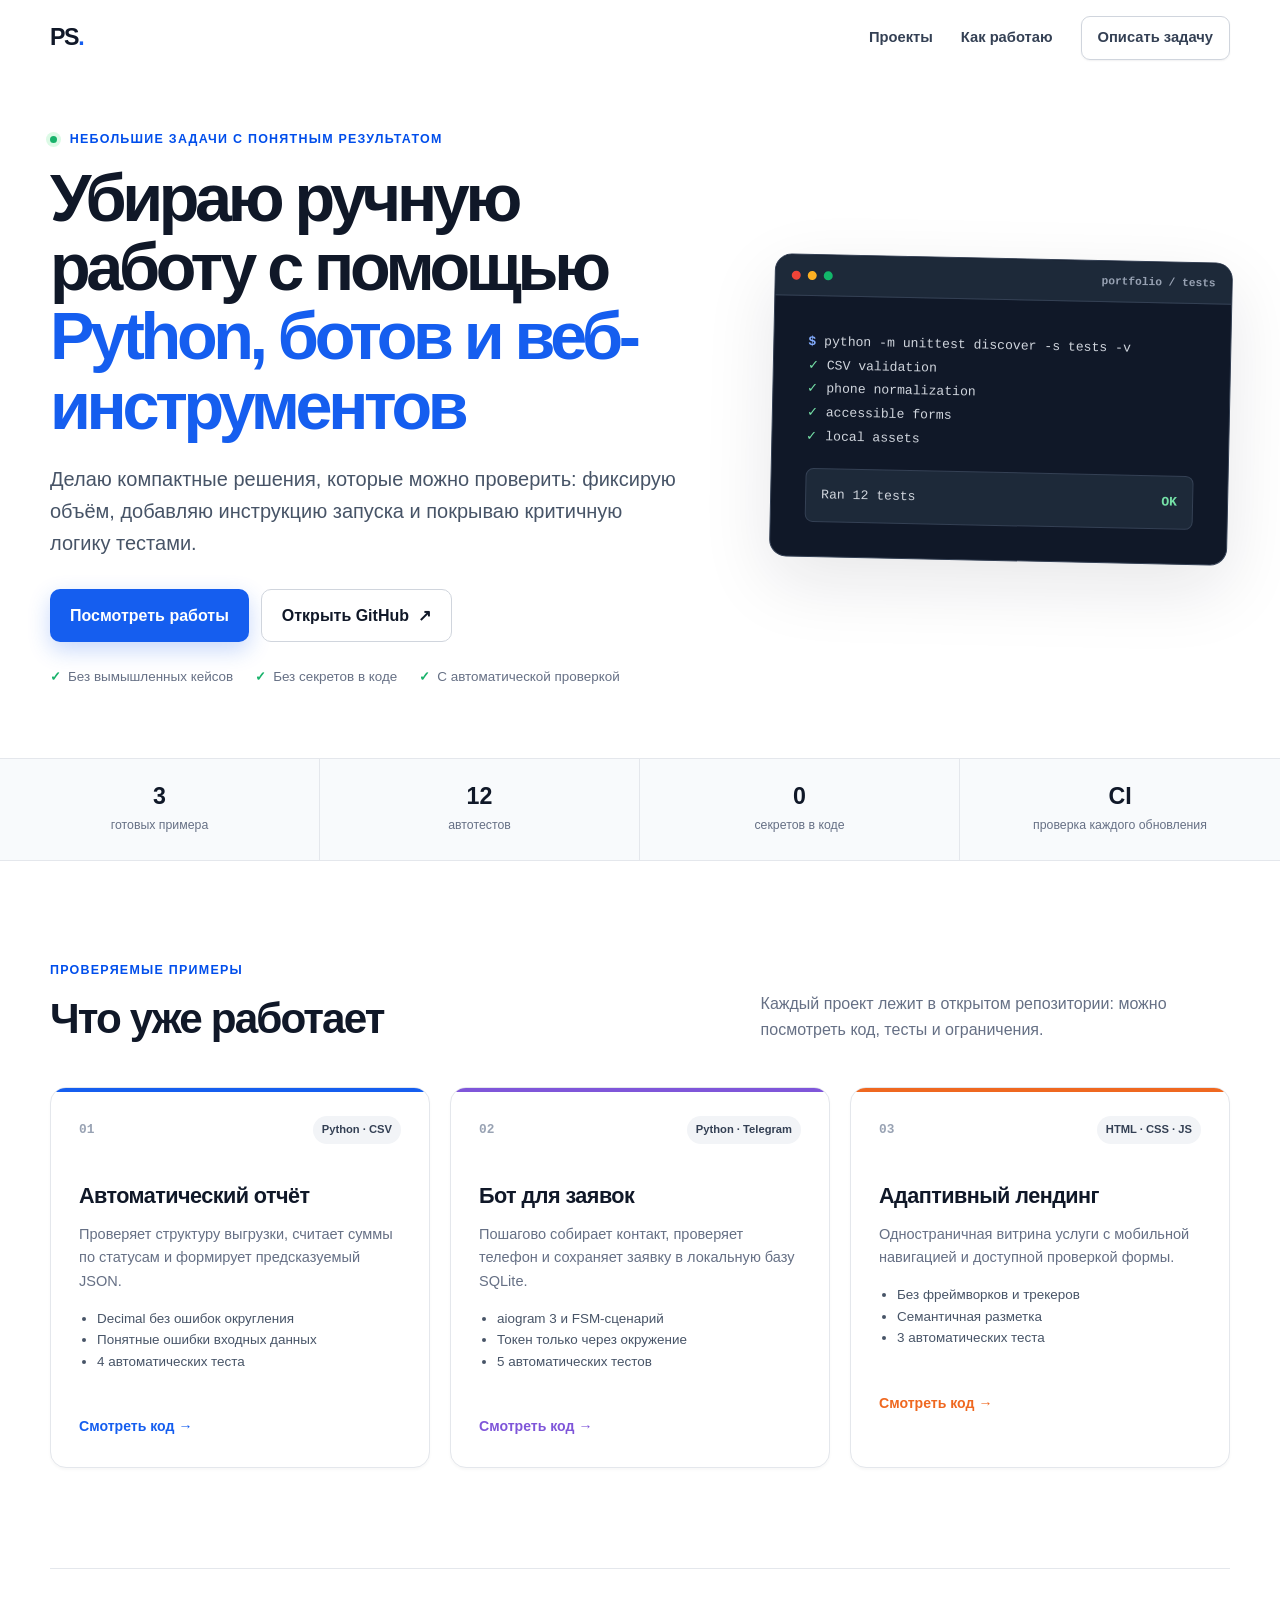
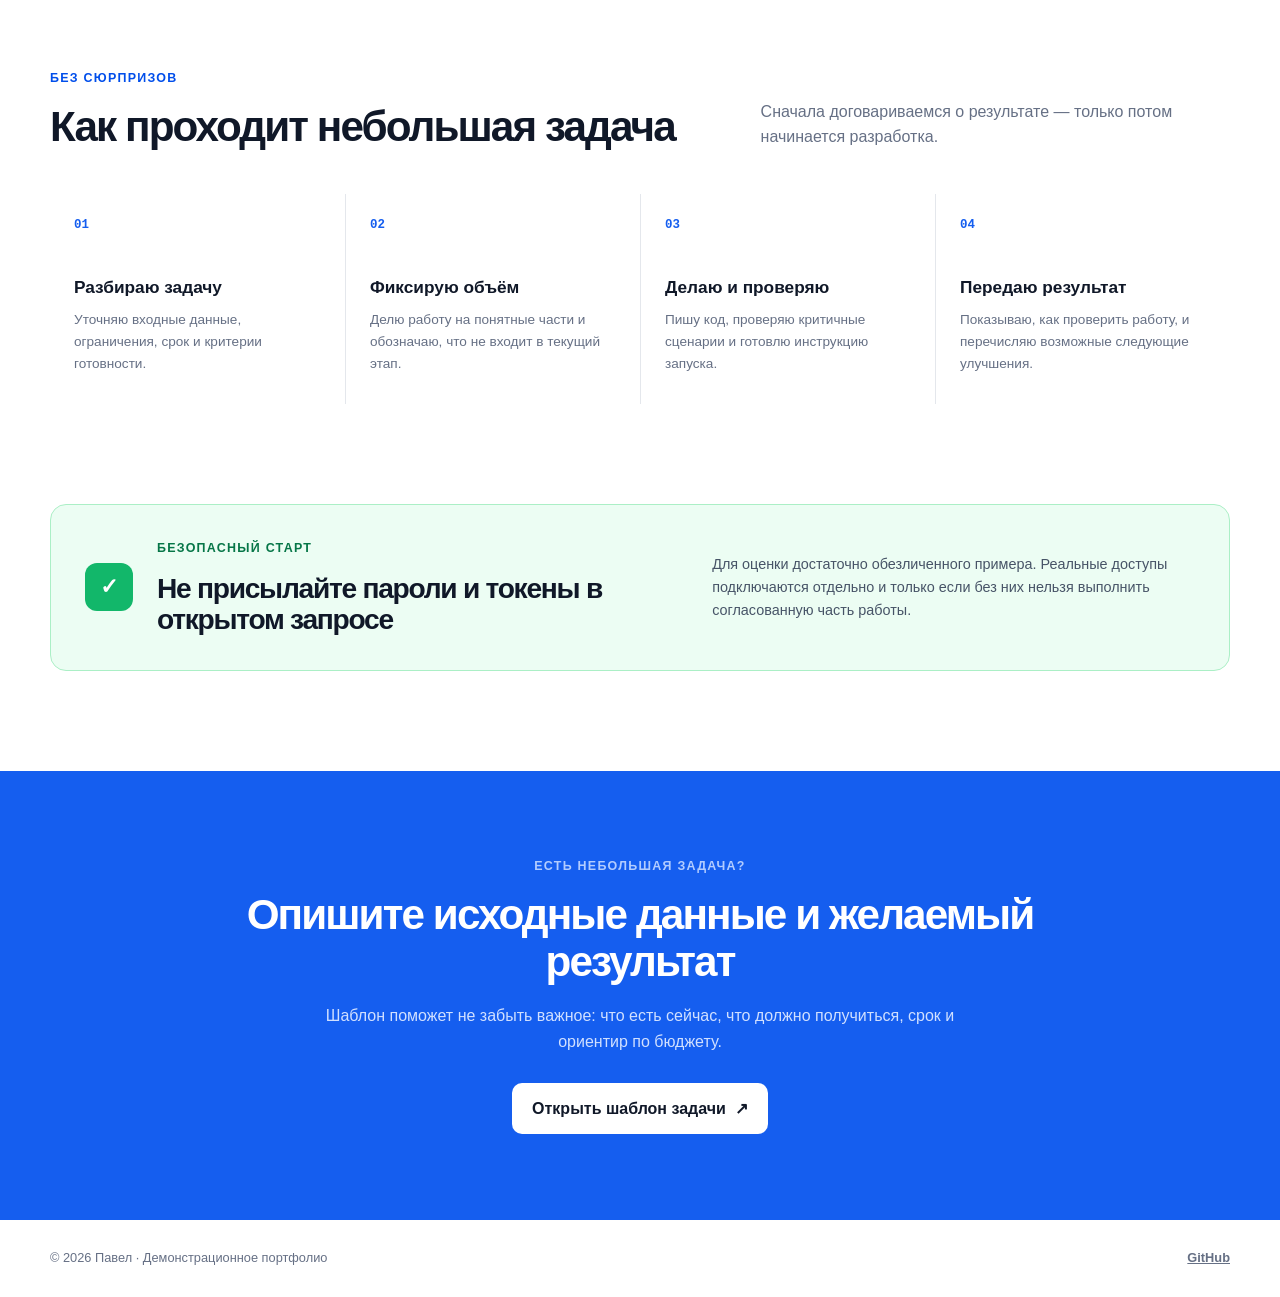
==== docs/index.html @ c228936c "Improve portfolio site, documentation, and quality checks" ====
<!doctype html>
<html lang="ru">
<head>
  <meta charset="utf-8">
  <meta name="viewport" content="width=device-width, initial-scale=1">
  <meta name="description" content="Портфолио: Python-автоматизация, Telegram-боты и адаптивные веб-страницы.">
  <meta name="theme-color" content="#101828">
  <title>Павел — автоматизация, Telegram-боты и веб</title>
  <link rel="stylesheet" href="styles.css">
</head>
<body>
  <a class="skip-link" href="#projects">Перейти к проектам</a>
  <header class="topbar">
    <a class="brand" href="#top" aria-label="В начало">PS<span>.</span></a>
    <nav aria-label="Основная навигация">
      <a href="#projects">Проекты</a>
      <a href="#process">Как работаю</a>
      <a class="nav-cta" href="https://github.com/smolaps01-hash/developer-portfolio/issues/new?template=project_request.yml">Описать задачу</a>
    </nav>
  </header>

  <main id="top">
    <section class="hero" aria-labelledby="hero-title">
      <div class="hero-copy">
        <p class="eyebrow"><span aria-hidden="true"></span> Небольшие задачи с понятным результатом</p>
        <h1 id="hero-title">Убираю ручную работу с помощью <em>Python, ботов и веб-инструментов</em></h1>
        <p class="lead">Делаю компактные решения, которые можно проверить: фиксирую объём, добавляю инструкцию запуска и покрываю критичную логику тестами.</p>
        <div class="hero-actions">
          <a class="button primary" href="#projects">Посмотреть работы</a>
          <a class="button secondary" href="https://github.com/smolaps01-hash/developer-portfolio">Открыть GitHub <span aria-hidden="true">↗</span></a>
        </div>
        <ul class="trust-list" aria-label="Принципы">
          <li>Без вымышленных кейсов</li>
          <li>Без секретов в коде</li>
          <li>С автоматической проверкой</li>
        </ul>
      </div>
      <aside class="terminal-card" aria-label="Пример проверки проекта">
        <div class="terminal-head"><i></i><i></i><i></i><span>portfolio / tests</span></div>
        <div class="terminal-body">
          <p><b>$</b> python -m unittest discover -s tests -v</p>
          <p><span>✓</span> CSV validation</p>
          <p><span>✓</span> phone normalization</p>
          <p><span>✓</span> accessible forms</p>
          <p><span>✓</span> local assets</p>
          <div class="terminal-result">Ran 12 tests <strong>OK</strong></div>
        </div>
      </aside>
    </section>

    <section class="stats" aria-label="Краткая статистика">
      <div><strong>3</strong><span>готовых примера</span></div>
      <div><strong>12</strong><span>автотестов</span></div>
      <div><strong>0</strong><span>секретов в коде</span></div>
      <div><strong>CI</strong><span>проверка каждого обновления</span></div>
    </section>

    <section class="section" id="projects" aria-labelledby="projects-title">
      <div class="section-heading">
        <div>
          <p class="eyebrow">Проверяемые примеры</p>
          <h2 id="projects-title">Что уже работает</h2>
        </div>
        <p>Каждый проект лежит в открытом репозитории: можно посмотреть код, тесты и ограничения.</p>
      </div>

      <div class="project-grid">
        <article class="project-card accent-blue">
          <div class="project-top"><span class="project-number">01</span><span class="project-type">Python · CSV</span></div>
          <h3>Автоматический отчёт</h3>
          <p>Проверяет структуру выгрузки, считает суммы по статусам и формирует предсказуемый JSON.</p>
          <ul><li>Decimal без ошибок округления</li><li>Понятные ошибки входных данных</li><li>4 автоматических теста</li></ul>
          <a href="https://github.com/smolaps01-hash/developer-portfolio/tree/main/csv_automation">Смотреть код <span aria-hidden="true">→</span></a>
        </article>

        <article class="project-card accent-violet">
          <div class="project-top"><span class="project-number">02</span><span class="project-type">Python · Telegram</span></div>
          <h3>Бот для заявок</h3>
          <p>Пошагово собирает контакт, проверяет телефон и сохраняет заявку в локальную базу SQLite.</p>
          <ul><li>aiogram 3 и FSM-сценарий</li><li>Токен только через окружение</li><li>5 автоматических тестов</li></ul>
          <a href="https://github.com/smolaps01-hash/developer-portfolio/tree/main/telegram_lead_bot">Смотреть код <span aria-hidden="true">→</span></a>
        </article>

        <article class="project-card accent-orange">
          <div class="project-top"><span class="project-number">03</span><span class="project-type">HTML · CSS · JS</span></div>
          <h3>Адаптивный лендинг</h3>
          <p>Одностраничная витрина услуги с мобильной навигацией и доступной проверкой формы.</p>
          <ul><li>Без фреймворков и трекеров</li><li>Семантичная разметка</li><li>3 автоматических теста</li></ul>
          <a href="https://github.com/smolaps01-hash/developer-portfolio/tree/main/landing">Смотреть код <span aria-hidden="true">→</span></a>
        </article>
      </div>
    </section>

    <section class="section process" id="process" aria-labelledby="process-title">
      <div class="section-heading">
        <div><p class="eyebrow">Без сюрпризов</p><h2 id="process-title">Как проходит небольшая задача</h2></div>
        <p>Сначала договариваемся о результате — только потом начинается разработка.</p>
      </div>
      <ol class="steps">
        <li><span>01</span><div><h3>Разбираю задачу</h3><p>Уточняю входные данные, ограничения, срок и критерии готовности.</p></div></li>
        <li><span>02</span><div><h3>Фиксирую объём</h3><p>Делю работу на понятные части и обозначаю, что не входит в текущий этап.</p></div></li>
        <li><span>03</span><div><h3>Делаю и проверяю</h3><p>Пишу код, проверяю критичные сценарии и готовлю инструкцию запуска.</p></div></li>
        <li><span>04</span><div><h3>Передаю результат</h3><p>Показываю, как проверить работу, и перечисляю возможные следующие улучшения.</p></div></li>
      </ol>
    </section>

    <section class="safety" aria-labelledby="safety-title">
      <div class="safety-mark" aria-hidden="true">✓</div>
      <div><p class="eyebrow">Безопасный старт</p><h2 id="safety-title">Не присылайте пароли и токены в открытом запросе</h2></div>
      <p>Для оценки достаточно обезличенного примера. Реальные доступы подключаются отдельно и только если без них нельзя выполнить согласованную часть работы.</p>
    </section>

    <section class="cta" aria-labelledby="cta-title">
      <p class="eyebrow">Есть небольшая задача?</p>
      <h2 id="cta-title">Опишите исходные данные и желаемый результат</h2>
      <p>Шаблон поможет не забыть важное: что есть сейчас, что должно получиться, срок и ориентир по бюджету.</p>
      <a class="button light" href="https://github.com/smolaps01-hash/developer-portfolio/issues/new?template=project_request.yml">Открыть шаблон задачи <span aria-hidden="true">↗</span></a>
    </section>
  </main>

  <footer>
    <p>© <span id="year">2026</span> Павел · Демонстрационное портфолио</p>
    <a href="https://github.com/smolaps01-hash/developer-portfolio">GitHub</a>
  </footer>
  <script src="app.js"></script>
</body>
</html>
---- docs/styles.css ----
:root {
  --ink: #101828;
  --muted: #667085;
  --line: #e4e7ec;
  --paper: #fff;
  --soft: #f8fafc;
  --blue: #155eef;
  --blue-dark: #004eeb;
  --green: #17b26a;
  --violet: #7f56d9;
  --orange: #ef6820;
  --shadow: 0 24px 70px rgba(16, 24, 40, .10);
}

* { box-sizing: border-box; }
html { scroll-behavior: smooth; }
body {
  margin: 0;
  background: var(--paper);
  color: var(--ink);
  font-family: Inter, ui-sans-serif, -apple-system, BlinkMacSystemFont, "Segoe UI", sans-serif;
  line-height: 1.6;
}
a { color: inherit; }
.skip-link { position: fixed; left: 1rem; top: -5rem; z-index: 100; padding: .8rem 1rem; background: #fff; border-radius: .6rem; }
.skip-link:focus { top: 1rem; }

.topbar {
  width: min(1180px, calc(100% - 40px));
  min-height: 76px;
  margin: 0 auto;
  display: flex;
  align-items: center;
  justify-content: space-between;
}
.brand { font-size: 1.45rem; font-weight: 900; text-decoration: none; letter-spacing: -.06em; }
.brand span { color: var(--blue); }
nav { display: flex; align-items: center; gap: 28px; }
nav a { color: #344054; font-size: .92rem; font-weight: 650; text-decoration: none; }
.nav-cta { padding: 9px 16px; border: 1px solid #d0d5dd; border-radius: 9px; box-shadow: 0 1px 2px rgba(16,24,40,.06); }

.hero {
  width: min(1180px, calc(100% - 40px));
  margin: 54px auto 70px;
  display: grid;
  grid-template-columns: 1.16fr .84fr;
  gap: clamp(42px, 7vw, 92px);
  align-items: center;
}
.eyebrow { margin: 0 0 14px; color: var(--blue-dark); font-size: .78rem; font-weight: 850; letter-spacing: .1em; text-transform: uppercase; }
.hero .eyebrow span { display: inline-block; width: 7px; height: 7px; margin-right: 8px; border-radius: 50%; background: var(--green); box-shadow: 0 0 0 4px #dcfae6; }
h1, h2, h3, p { margin-top: 0; }
h1 { margin-bottom: 22px; max-width: 760px; font-size: clamp(2.5rem, 5.2vw, 4.55rem); line-height: 1.04; letter-spacing: -.065em; }
h1 em { color: var(--blue); font-style: normal; }
.lead { max-width: 650px; color: #475467; font-size: clamp(1.05rem, 1.7vw, 1.25rem); }
.hero-actions { display: flex; flex-wrap: wrap; gap: 12px; margin: 30px 0 24px; }
.button { display: inline-flex; gap: 9px; align-items: center; justify-content: center; padding: 13px 20px; border-radius: 10px; font-weight: 750; text-decoration: none; transition: transform .18s ease, box-shadow .18s ease; }
.button:hover { transform: translateY(-2px); }
.button.primary { color: #fff; background: var(--blue); box-shadow: 0 8px 22px rgba(21,94,239,.24); }
.button.secondary { border: 1px solid #d0d5dd; background: #fff; }
.button.light { color: var(--ink); background: #fff; }
.trust-list { display: flex; flex-wrap: wrap; gap: 10px 22px; padding: 0; margin: 0; list-style: none; color: #667085; font-size: .84rem; }
.trust-list li::before { content: "✓"; margin-right: 7px; color: var(--green); font-weight: 900; }

.terminal-card { overflow: hidden; border: 1px solid #344054; border-radius: 17px; background: #101828; color: #d0d5dd; box-shadow: var(--shadow); transform: rotate(1.2deg); }
.terminal-head { display: flex; align-items: center; gap: 7px; padding: 14px 16px; border-bottom: 1px solid #344054; background: #1d2939; }
.terminal-head i { width: 9px; height: 9px; border-radius: 50%; background: #f04438; }
.terminal-head i:nth-child(2) { background: #fdb022; }
.terminal-head i:nth-child(3) { background: #12b76a; }
.terminal-head span { margin-left: auto; color: #98a2b3; font: 600 .7rem ui-monospace, SFMono-Regular, Menlo, monospace; }
.terminal-body { padding: clamp(22px, 4vw, 34px); font: 500 .82rem/1.8 ui-monospace, SFMono-Regular, Menlo, monospace; }
.terminal-body p { margin: 0; }
.terminal-body b { color: #84adff; }
.terminal-body span { color: #75e0a7; }
.terminal-result { margin-top: 20px; padding: 14px 15px; border: 1px solid #344054; border-radius: 8px; background: #1d2939; }
.terminal-result strong { float: right; color: #75e0a7; }

.stats { border-block: 1px solid var(--line); background: var(--soft); display: grid; grid-template-columns: repeat(4, 1fr); }
.stats div { padding: 24px clamp(18px, 3vw, 40px); text-align: center; border-right: 1px solid var(--line); }
.stats div:last-child { border: 0; }
.stats strong { display: block; font-size: 1.45rem; line-height: 1.2; }
.stats span { color: var(--muted); font-size: .77rem; }

.section { width: min(1180px, calc(100% - 40px)); margin: 0 auto; padding: 100px 0; }
.section-heading { display: grid; grid-template-columns: 1fr .7fr; gap: 40px; align-items: end; margin-bottom: 44px; }
.section-heading h2, .safety h2, .cta h2 { margin-bottom: 0; font-size: clamp(2rem, 3.3vw, 3rem); line-height: 1.12; letter-spacing: -.045em; }
.section-heading > p { margin: 0; color: var(--muted); }
.project-grid { display: grid; grid-template-columns: repeat(3, 1fr); gap: 20px; }
.project-card { position: relative; overflow: hidden; padding: 28px; border: 1px solid var(--line); border-radius: 16px; background: #fff; box-shadow: 0 2px 3px rgba(16,24,40,.03); }
.project-card::before { content: ""; position: absolute; inset: 0 0 auto; height: 4px; background: var(--accent); }
.accent-blue { --accent: var(--blue); }
.accent-violet { --accent: var(--violet); }
.accent-orange { --accent: var(--orange); }
.project-top { display: flex; justify-content: space-between; align-items: center; margin-bottom: 35px; }
.project-number { color: #98a2b3; font: 700 .8rem ui-monospace, monospace; }
.project-type { padding: 5px 9px; border-radius: 999px; color: #344054; background: #f2f4f7; font-size: .7rem; font-weight: 800; }
.project-card h3 { margin-bottom: 10px; font-size: 1.35rem; letter-spacing: -.025em; }
.project-card p { color: var(--muted); font-size: .91rem; }
.project-card ul { min-height: 92px; padding-left: 18px; color: #475467; font-size: .84rem; }
.project-card a { color: var(--accent); font-size: .88rem; font-weight: 800; text-decoration: none; }

.process { border-top: 1px solid var(--line); }
.steps { display: grid; grid-template-columns: repeat(4, 1fr); gap: 0; padding: 0; margin: 0; list-style: none; }
.steps li { min-height: 210px; padding: 24px; border-left: 1px solid var(--line); }
.steps li:first-child { border-left: 0; }
.steps > li > span { display: block; margin-bottom: 42px; color: var(--blue); font: 800 .78rem ui-monospace, monospace; }
.steps h3 { margin-bottom: 8px; font-size: 1.08rem; }
.steps p { margin: 0; color: var(--muted); font-size: .85rem; }

.safety { width: min(1180px, calc(100% - 40px)); margin: 0 auto 100px; padding: 34px; display: grid; grid-template-columns: auto 1.1fr 1fr; gap: 24px; align-items: center; border: 1px solid #abefc6; border-radius: 16px; background: #ecfdf3; }
.safety-mark { display: grid; place-items: center; width: 48px; height: 48px; border-radius: 12px; background: #12b76a; color: #fff; font-size: 1.4rem; font-weight: 900; }
.safety .eyebrow { color: #067647; }
.safety h2 { font-size: clamp(1.4rem, 2.2vw, 2rem); }
.safety > p { margin: 0; color: #475467; font-size: .9rem; }

.cta { padding: 86px 20px; text-align: center; color: #fff; background: var(--blue); }
.cta .eyebrow { color: #b2ccff; }
.cta h2 { max-width: 800px; margin: 0 auto 18px; }
.cta > p:not(.eyebrow) { max-width: 680px; margin: 0 auto 28px; color: #d1e0ff; }
footer { width: min(1180px, calc(100% - 40px)); margin: 0 auto; padding: 28px 0; display: flex; justify-content: space-between; color: var(--muted); font-size: .8rem; }
footer p { margin: 0; }
footer a { font-weight: 750; }

@media (max-width: 900px) {
  .hero { grid-template-columns: 1fr; margin-top: 36px; }
  .terminal-card { max-width: 620px; transform: none; }
  .project-grid { grid-template-columns: 1fr 1fr; }
  .project-card:last-child { grid-column: 1 / -1; }
  .steps { grid-template-columns: 1fr 1fr; }
  .steps li:nth-child(3) { border-left: 0; }
  .safety { grid-template-columns: auto 1fr; }
  .safety > p { grid-column: 2; }
}

@media (max-width: 620px) {
  .topbar { min-height: 66px; }
  nav > a:not(.nav-cta) { display: none; }
  .hero, .section, .safety { width: min(100% - 28px, 1180px); }
  .hero { margin-bottom: 48px; }
  h1 { font-size: clamp(2.35rem, 13vw, 3.5rem); }
  .hero-actions .button { width: 100%; }
  .stats { grid-template-columns: 1fr 1fr; }
  .stats div:nth-child(2) { border-right: 0; }
  .stats div:nth-child(-n+2) { border-bottom: 1px solid var(--line); }
  .section { padding: 72px 0; }
  .section-heading { grid-template-columns: 1fr; gap: 18px; }
  .project-grid, .steps { grid-template-columns: 1fr; }
  .project-card:last-child { grid-column: auto; }
  .steps li { display: grid; grid-template-columns: 44px 1fr; min-height: auto; padding: 22px 8px; border-left: 0; border-top: 1px solid var(--line); }
  .steps > li > span { margin: 2px 0 0; }
  .safety { grid-template-columns: 1fr; padding: 25px; }
  .safety > p { grid-column: auto; }
  footer { width: calc(100% - 28px); }
}

@media (prefers-reduced-motion: reduce) {
  html { scroll-behavior: auto; }
  .button { transition: none; }
}
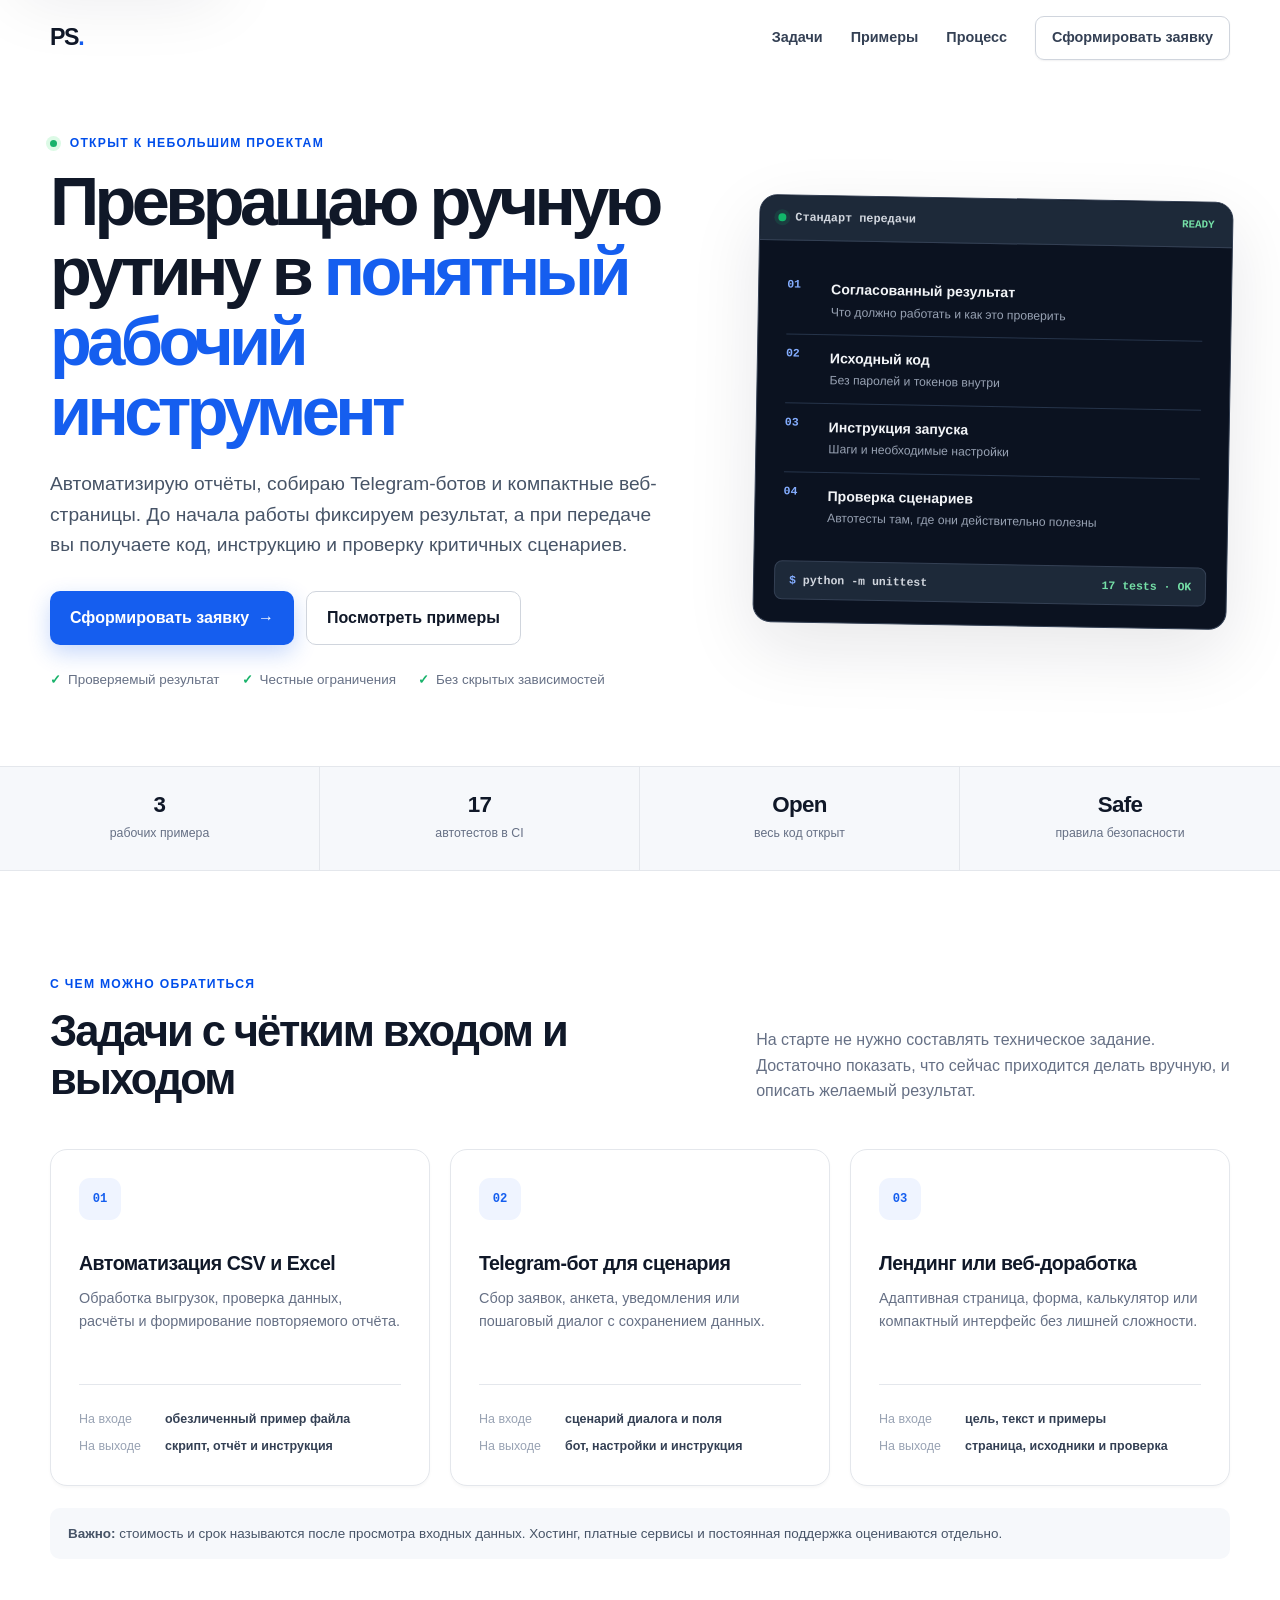
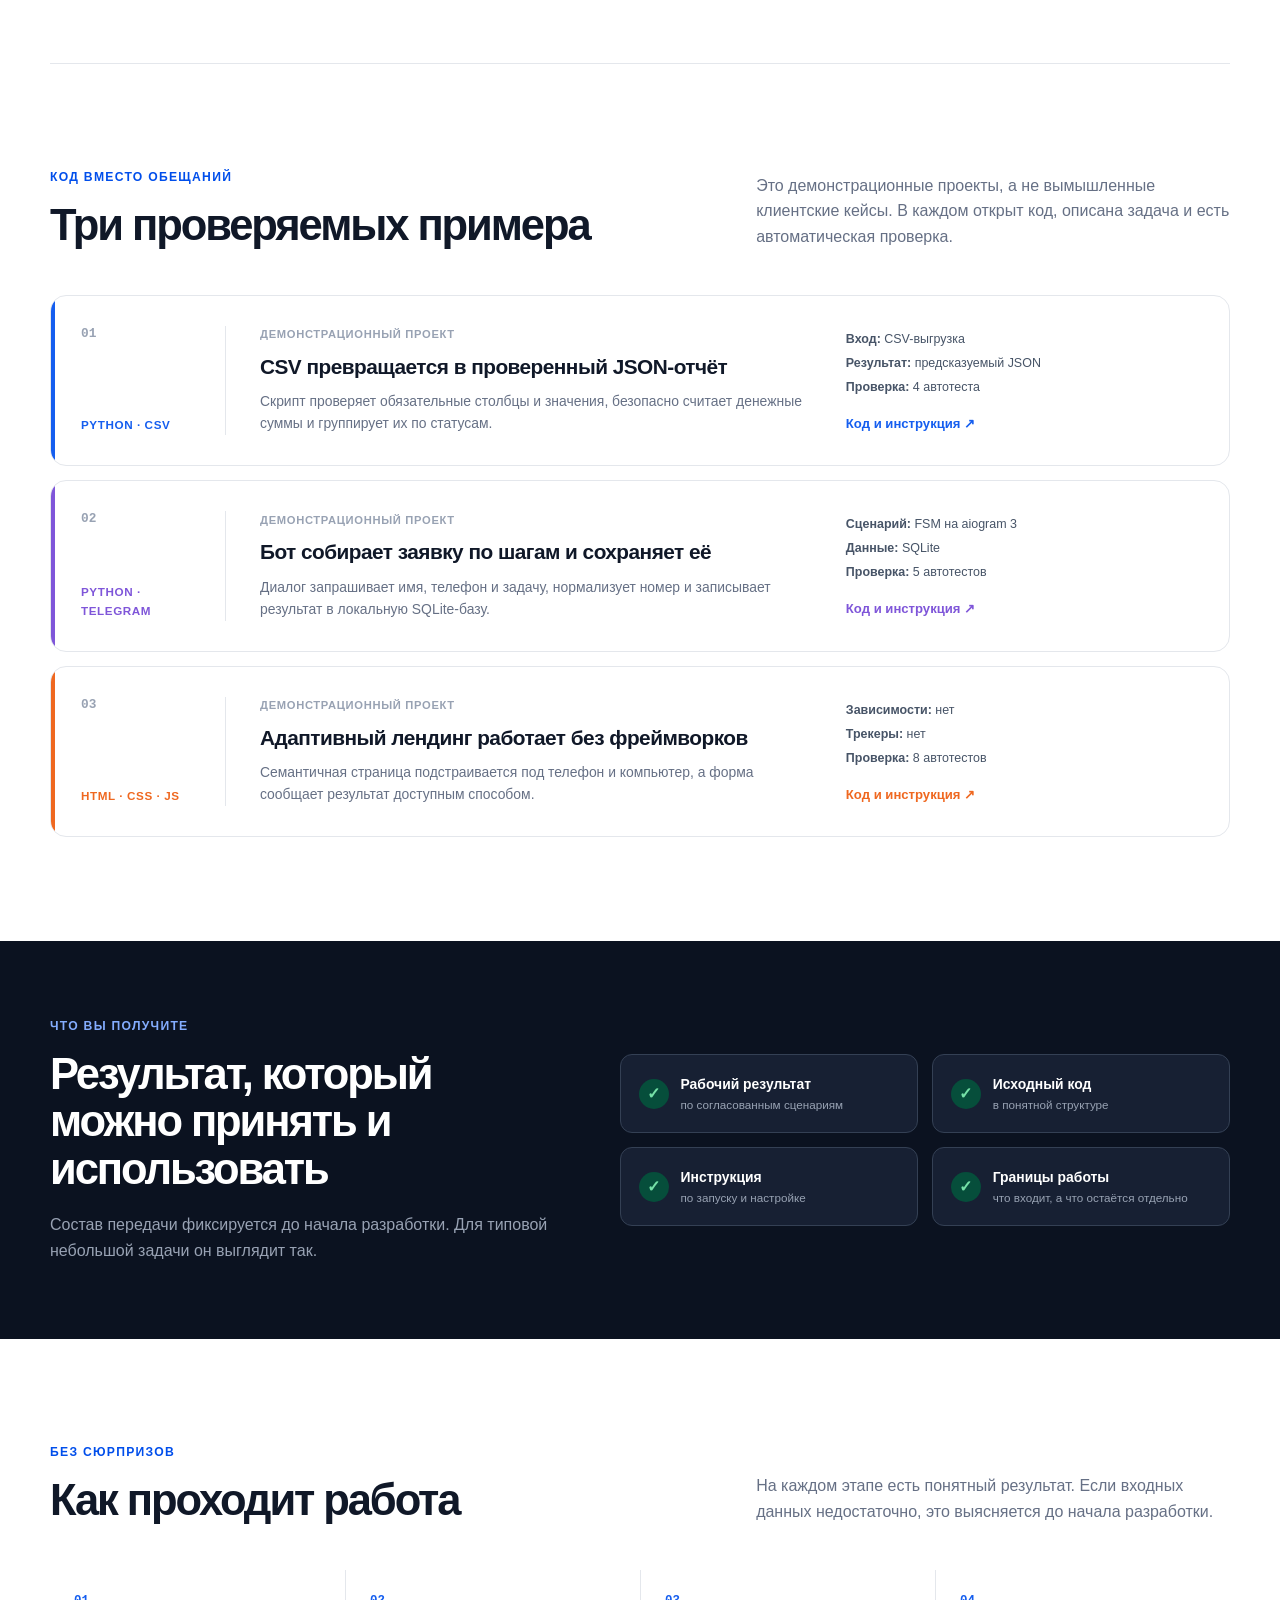
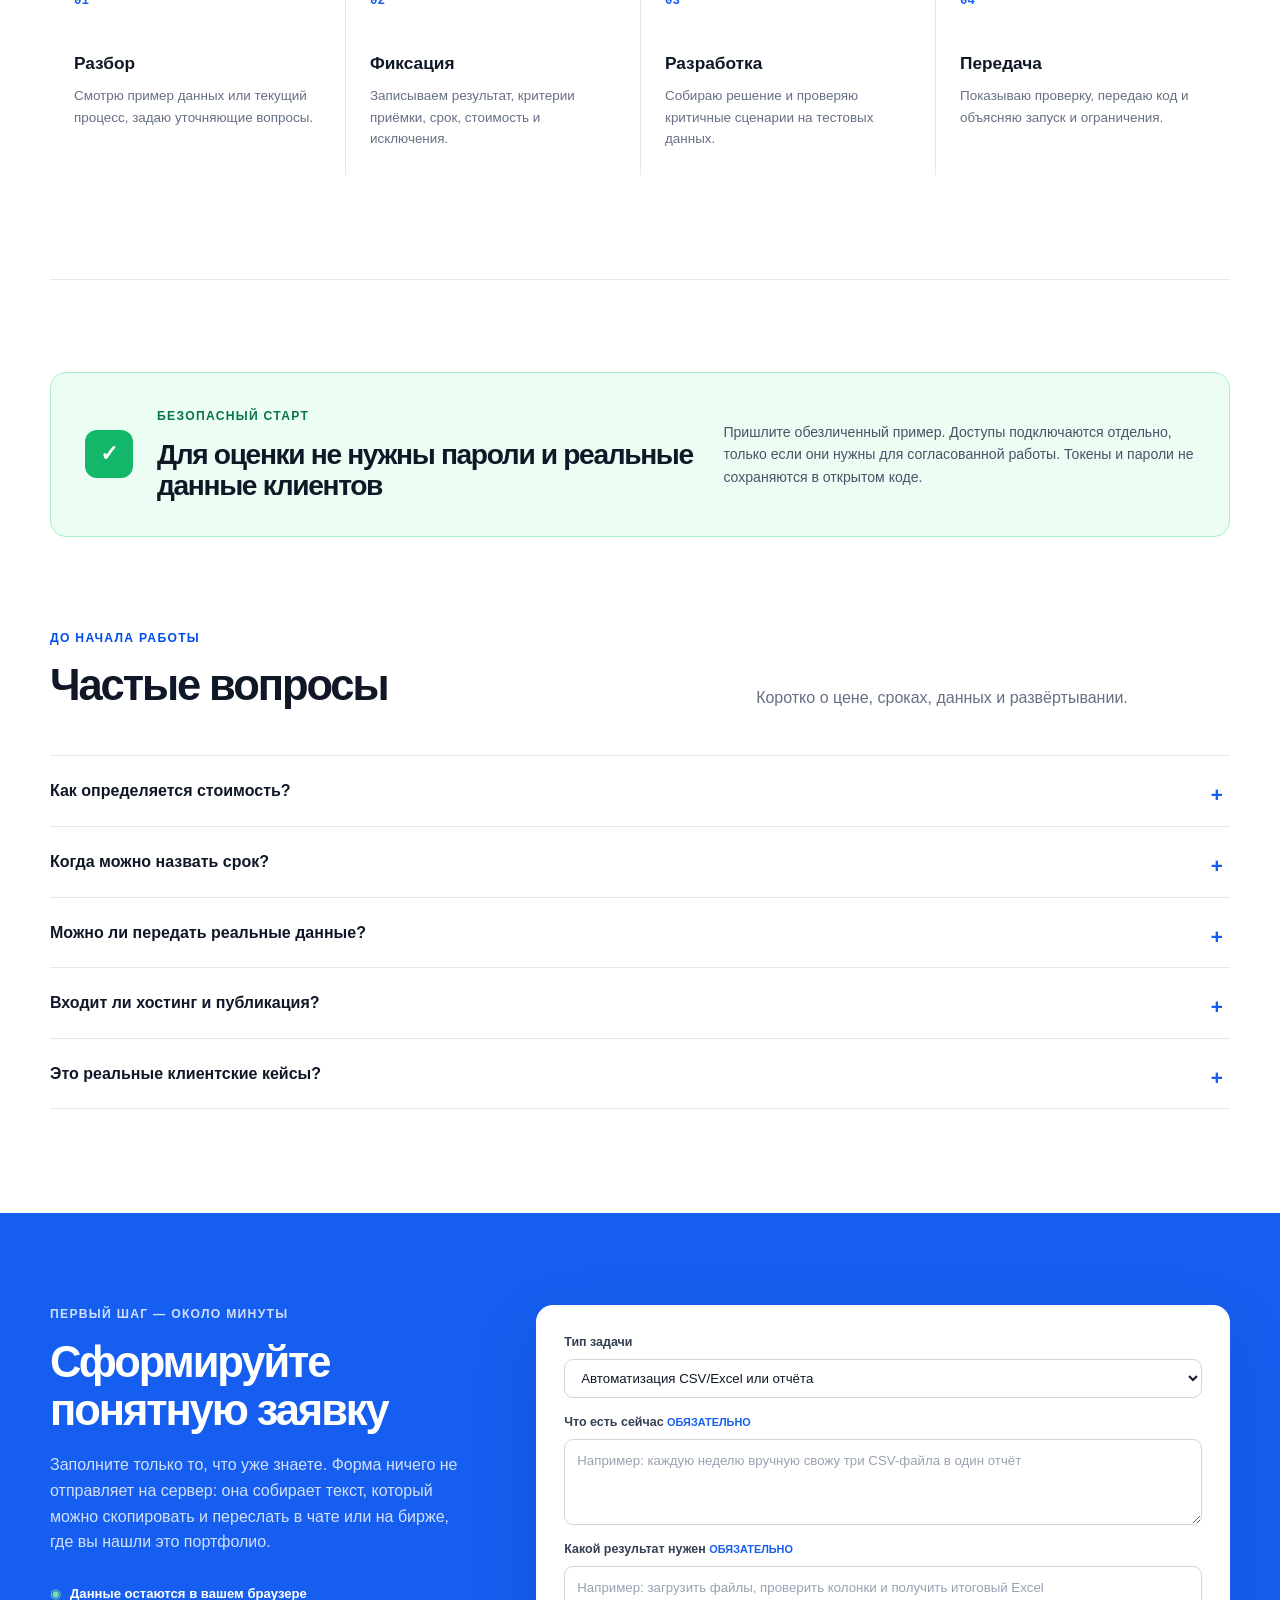
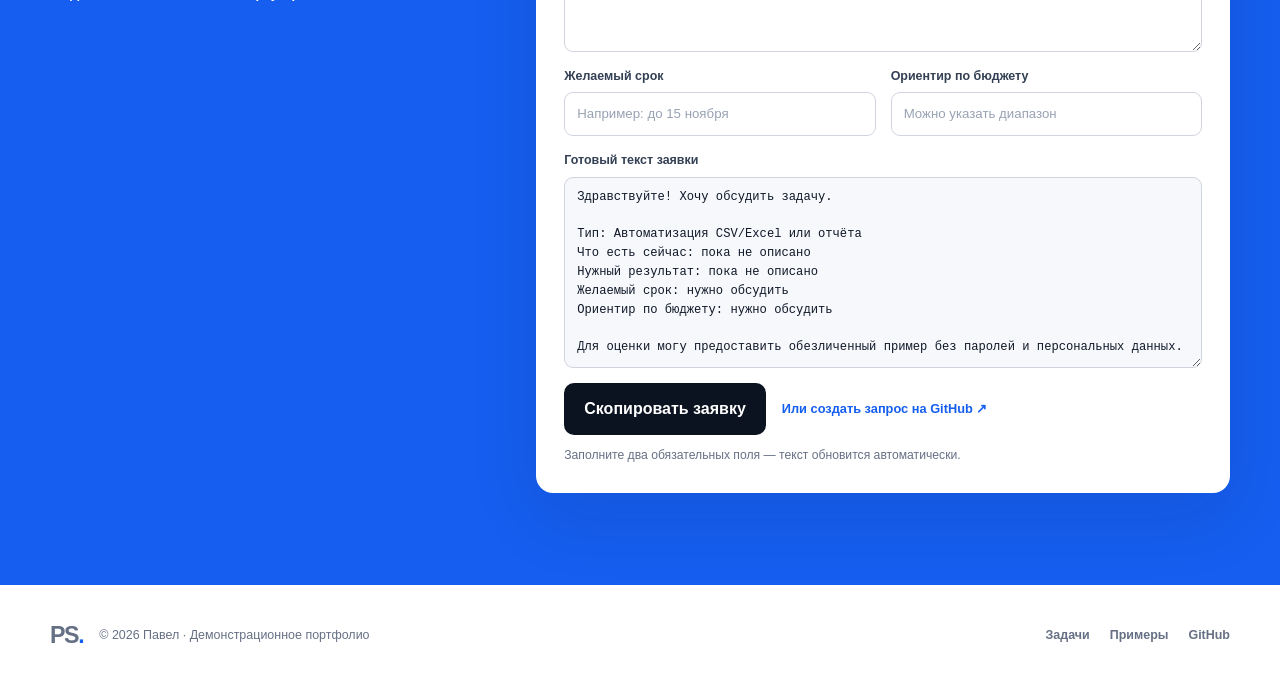
==== commit 8b4288af: "Strengthen portfolio conversion, trust, and accessibility" ====
--- a/docs/index.html
+++ b/docs/index.html
@@ -3,124 +3,187 @@
 <head>
   <meta charset="utf-8">
   <meta name="viewport" content="width=device-width, initial-scale=1">
-  <meta name="description" content="Портфолио: Python-автоматизация, Telegram-боты и адаптивные веб-страницы.">
-  <meta name="theme-color" content="#101828">
-  <title>Павел — автоматизация, Telegram-боты и веб</title>
+  <meta name="description" content="Павел помогает автоматизировать отчёты, собрать Telegram-бота или небольшую веб-страницу. Открытый код, тесты и понятные границы работы.">
+  <meta name="theme-color" content="#0b1220">
+  <meta property="og:type" content="website">
+  <meta property="og:locale" content="ru_RU">
+  <meta property="og:title" content="Павел — автоматизация, Telegram-боты и веб-инструменты">
+  <meta property="og:description" content="Небольшие цифровые задачи с проверяемым результатом: код, инструкция и тесты.">
+  <meta property="og:url" content="https://smolaps01-hash.github.io/developer-portfolio/">
+  <meta name="twitter:card" content="summary">
+  <link rel="canonical" href="https://smolaps01-hash.github.io/developer-portfolio/">
+  <link rel="icon" href="favicon.svg" type="image/svg+xml">
   <link rel="stylesheet" href="styles.css">
+  <title>Павел — автоматизация, Telegram-боты и веб-инструменты</title>
+  <script type="application/ld+json">
+  {
+    "@context": "https://schema.org",
+    "@type": "Person",
+    "name": "Павел",
+    "url": "https://smolaps01-hash.github.io/developer-portfolio/",
+    "sameAs": ["https://github.com/smolaps01-hash"],
+    "jobTitle": "Разработчик Python-автоматизации, Telegram-ботов и веб-инструментов",
+    "knowsAbout": ["Python", "автоматизация", "Telegram-боты", "HTML", "CSS", "JavaScript"]
+  }
+  </script>
 </head>
 <body>
-  <a class="skip-link" href="#projects">Перейти к проектам</a>
-  <header class="topbar">
-    <a class="brand" href="#top" aria-label="В начало">PS<span>.</span></a>
+  <a class="skip-link" href="#main-content">Перейти к содержанию</a>
+
+  <header class="topbar" id="top">
+    <a class="brand" href="#top" aria-label="Павел — в начало страницы">PS<span>.</span></a>
     <nav aria-label="Основная навигация">
-      <a href="#projects">Проекты</a>
-      <a href="#process">Как работаю</a>
-      <a class="nav-cta" href="https://github.com/smolaps01-hash/developer-portfolio/issues/new?template=project_request.yml">Описать задачу</a>
+      <a href="#services">Задачи</a>
+      <a href="#projects">Примеры</a>
+      <a href="#process">Процесс</a>
+      <a class="nav-cta" href="#brief">Сформировать заявку</a>
     </nav>
   </header>
 
-  <main id="top">
+  <main id="main-content">
     <section class="hero" aria-labelledby="hero-title">
       <div class="hero-copy">
-        <p class="eyebrow"><span aria-hidden="true"></span> Небольшие задачи с понятным результатом</p>
-        <h1 id="hero-title">Убираю ручную работу с помощью <em>Python, ботов и веб-инструментов</em></h1>
-        <p class="lead">Делаю компактные решения, которые можно проверить: фиксирую объём, добавляю инструкцию запуска и покрываю критичную логику тестами.</p>
+        <p class="eyebrow"><span aria-hidden="true"></span> Открыт к небольшим проектам</p>
+        <h1 id="hero-title">Превращаю ручную рутину в <em>понятный рабочий инструмент</em></h1>
+        <p class="lead">Автоматизирую отчёты, собираю Telegram-ботов и компактные веб-страницы. До начала работы фиксируем результат, а при передаче вы получаете код, инструкцию и проверку критичных сценариев.</p>
         <div class="hero-actions">
-          <a class="button primary" href="#projects">Посмотреть работы</a>
-          <a class="button secondary" href="https://github.com/smolaps01-hash/developer-portfolio">Открыть GitHub <span aria-hidden="true">↗</span></a>
+          <a class="button primary" href="#brief">Сформировать заявку <span aria-hidden="true">→</span></a>
+          <a class="button secondary" href="#projects">Посмотреть примеры</a>
         </div>
-        <ul class="trust-list" aria-label="Принципы">
-          <li>Без вымышленных кейсов</li>
-          <li>Без секретов в коде</li>
-          <li>С автоматической проверкой</li>
+        <ul class="trust-list" aria-label="Ключевые принципы">
+          <li>Проверяемый результат</li>
+          <li>Честные ограничения</li>
+          <li>Без скрытых зависимостей</li>
         </ul>
       </div>
-      <aside class="terminal-card" aria-label="Пример проверки проекта">
-        <div class="terminal-head"><i></i><i></i><i></i><span>portfolio / tests</span></div>
-        <div class="terminal-body">
-          <p><b>$</b> python -m unittest discover -s tests -v</p>
-          <p><span>✓</span> CSV validation</p>
-          <p><span>✓</span> phone normalization</p>
-          <p><span>✓</span> accessible forms</p>
-          <p><span>✓</span> local assets</p>
-          <div class="terminal-result">Ran 12 tests <strong>OK</strong></div>
-        </div>
+
+      <aside class="proof-card" aria-label="Что входит в результат">
+        <div class="proof-card-head"><span class="status-dot" aria-hidden="true"></span><span>Стандарт передачи</span><b>READY</b></div>
+        <ol class="proof-flow">
+          <li><span>01</span><div><b>Согласованный результат</b><small>Что должно работать и как это проверить</small></div></li>
+          <li><span>02</span><div><b>Исходный код</b><small>Без паролей и токенов внутри</small></div></li>
+          <li><span>03</span><div><b>Инструкция запуска</b><small>Шаги и необходимые настройки</small></div></li>
+          <li><span>04</span><div><b>Проверка сценариев</b><small>Автотесты там, где они действительно полезны</small></div></li>
+        </ol>
+        <div class="terminal-line"><span>$</span> python -m unittest <b>17 tests · OK</b></div>
       </aside>
     </section>
 
-    <section class="stats" aria-label="Краткая статистика">
-      <div><strong>3</strong><span>готовых примера</span></div>
-      <div><strong>12</strong><span>автотестов</span></div>
-      <div><strong>0</strong><span>секретов в коде</span></div>
-      <div><strong>CI</strong><span>проверка каждого обновления</span></div>
+    <section class="evidence" aria-label="Проверяемые факты">
+      <a href="#projects"><strong>3</strong><span>рабочих примера</span></a>
+      <a href="https://github.com/smolaps01-hash/developer-portfolio/actions"><strong>17</strong><span>автотестов в CI</span></a>
+      <a href="https://github.com/smolaps01-hash/developer-portfolio"><strong>Open</strong><span>весь код открыт</span></a>
+      <a href="https://github.com/smolaps01-hash/developer-portfolio/blob/main/SECURITY.md"><strong>Safe</strong><span>правила безопасности</span></a>
     </section>
 
-    <section class="section" id="projects" aria-labelledby="projects-title">
+    <section class="section" id="services" aria-labelledby="services-title">
       <div class="section-heading">
-        <div>
-          <p class="eyebrow">Проверяемые примеры</p>
-          <h2 id="projects-title">Что уже работает</h2>
-        </div>
-        <p>Каждый проект лежит в открытом репозитории: можно посмотреть код, тесты и ограничения.</p>
+        <div><p class="eyebrow">С чем можно обратиться</p><h2 id="services-title">Задачи с чётким входом и выходом</h2></div>
+        <p>На старте не нужно составлять техническое задание. Достаточно показать, что сейчас приходится делать вручную, и описать желаемый результат.</p>
       </div>
+      <div class="service-grid">
+        <article class="service-card">
+          <span class="service-icon" aria-hidden="true">01</span><h3>Автоматизация CSV и Excel</h3>
+          <p>Обработка выгрузок, проверка данных, расчёты и формирование повторяемого отчёта.</p>
+          <dl><div><dt>На входе</dt><dd>обезличенный пример файла</dd></div><div><dt>На выходе</dt><dd>скрипт, отчёт и инструкция</dd></div></dl>
+        </article>
+        <article class="service-card">
+          <span class="service-icon" aria-hidden="true">02</span><h3>Telegram-бот для сценария</h3>
+          <p>Сбор заявок, анкета, уведомления или пошаговый диалог с сохранением данных.</p>
+          <dl><div><dt>На входе</dt><dd>сценарий диалога и поля</dd></div><div><dt>На выходе</dt><dd>бот, настройки и инструкция</dd></div></dl>
+        </article>
+        <article class="service-card">
+          <span class="service-icon" aria-hidden="true">03</span><h3>Лендинг или веб-доработка</h3>
+          <p>Адаптивная страница, форма, калькулятор или компактный интерфейс без лишней сложности.</p>
+          <dl><div><dt>На входе</dt><dd>цель, текст и примеры</dd></div><div><dt>На выходе</dt><dd>страница, исходники и проверка</dd></div></dl>
+        </article>
+      </div>
+      <p class="scope-note"><b>Важно:</b> стоимость и срок называются после просмотра входных данных. Хостинг, платные сервисы и постоянная поддержка оцениваются отдельно.</p>
+    </section>
 
-      <div class="project-grid">
-        <article class="project-card accent-blue">
-          <div class="project-top"><span class="project-number">01</span><span class="project-type">Python · CSV</span></div>
-          <h3>Автоматический отчёт</h3>
-          <p>Проверяет структуру выгрузки, считает суммы по статусам и формирует предсказуемый JSON.</p>
-          <ul><li>Decimal без ошибок округления</li><li>Понятные ошибки входных данных</li><li>4 автоматических теста</li></ul>
-          <a href="https://github.com/smolaps01-hash/developer-portfolio/tree/main/csv_automation">Смотреть код <span aria-hidden="true">→</span></a>
+    <section class="section projects" id="projects" aria-labelledby="projects-title">
+      <div class="section-heading">
+        <div><p class="eyebrow">Код вместо обещаний</p><h2 id="projects-title">Три проверяемых примера</h2></div>
+        <p>Это демонстрационные проекты, а не вымышленные клиентские кейсы. В каждом открыт код, описана задача и есть автоматическая проверка.</p>
+      </div>
+      <div class="case-list">
+        <article class="case-card accent-blue">
+          <div class="case-index"><span>01</span><b>Python · CSV</b></div>
+          <div class="case-main"><p class="case-label">Демонстрационный проект</p><h3>CSV превращается в проверенный JSON-отчёт</h3><p>Скрипт проверяет обязательные столбцы и значения, безопасно считает денежные суммы и группирует их по статусам.</p></div>
+          <div class="case-proof"><ul><li><b>Вход:</b> CSV-выгрузка</li><li><b>Результат:</b> предсказуемый JSON</li><li><b>Проверка:</b> 4 автотеста</li></ul><a href="https://github.com/smolaps01-hash/developer-portfolio/tree/main/csv_automation">Код и инструкция <span aria-hidden="true">↗</span></a></div>
         </article>
-
-        <article class="project-card accent-violet">
-          <div class="project-top"><span class="project-number">02</span><span class="project-type">Python · Telegram</span></div>
-          <h3>Бот для заявок</h3>
-          <p>Пошагово собирает контакт, проверяет телефон и сохраняет заявку в локальную базу SQLite.</p>
-          <ul><li>aiogram 3 и FSM-сценарий</li><li>Токен только через окружение</li><li>5 автоматических тестов</li></ul>
-          <a href="https://github.com/smolaps01-hash/developer-portfolio/tree/main/telegram_lead_bot">Смотреть код <span aria-hidden="true">→</span></a>
+        <article class="case-card accent-violet">
+          <div class="case-index"><span>02</span><b>Python · Telegram</b></div>
+          <div class="case-main"><p class="case-label">Демонстрационный проект</p><h3>Бот собирает заявку по шагам и сохраняет её</h3><p>Диалог запрашивает имя, телефон и задачу, нормализует номер и записывает результат в локальную SQLite-базу.</p></div>
+          <div class="case-proof"><ul><li><b>Сценарий:</b> FSM на aiogram 3</li><li><b>Данные:</b> SQLite</li><li><b>Проверка:</b> 5 автотестов</li></ul><a href="https://github.com/smolaps01-hash/developer-portfolio/tree/main/telegram_lead_bot">Код и инструкция <span aria-hidden="true">↗</span></a></div>
         </article>
-
-        <article class="project-card accent-orange">
-          <div class="project-top"><span class="project-number">03</span><span class="project-type">HTML · CSS · JS</span></div>
-          <h3>Адаптивный лендинг</h3>
-          <p>Одностраничная витрина услуги с мобильной навигацией и доступной проверкой формы.</p>
-          <ul><li>Без фреймворков и трекеров</li><li>Семантичная разметка</li><li>3 автоматических теста</li></ul>
-          <a href="https://github.com/smolaps01-hash/developer-portfolio/tree/main/landing">Смотреть код <span aria-hidden="true">→</span></a>
+        <article class="case-card accent-orange">
+          <div class="case-index"><span>03</span><b>HTML · CSS · JS</b></div>
+          <div class="case-main"><p class="case-label">Демонстрационный проект</p><h3>Адаптивный лендинг работает без фреймворков</h3><p>Семантичная страница подстраивается под телефон и компьютер, а форма сообщает результат доступным способом.</p></div>
+          <div class="case-proof"><ul><li><b>Зависимости:</b> нет</li><li><b>Трекеры:</b> нет</li><li><b>Проверка:</b> 8 автотестов</li></ul><a href="https://github.com/smolaps01-hash/developer-portfolio/tree/main/landing">Код и инструкция <span aria-hidden="true">↗</span></a></div>
         </article>
       </div>
     </section>
 
+    <section class="deliverables" aria-labelledby="deliverables-title">
+      <div class="deliverables-copy"><p class="eyebrow">Что вы получите</p><h2 id="deliverables-title">Результат, который можно принять и использовать</h2><p>Состав передачи фиксируется до начала разработки. Для типовой небольшой задачи он выглядит так.</p></div>
+      <ul class="check-grid">
+        <li><span>✓</span><div><b>Рабочий результат</b><small>по согласованным сценариям</small></div></li>
+        <li><span>✓</span><div><b>Исходный код</b><small>в понятной структуре</small></div></li>
+        <li><span>✓</span><div><b>Инструкция</b><small>по запуску и настройке</small></div></li>
+        <li><span>✓</span><div><b>Границы работы</b><small>что входит, а что остаётся отдельно</small></div></li>
+      </ul>
+    </section>
+
     <section class="section process" id="process" aria-labelledby="process-title">
-      <div class="section-heading">
-        <div><p class="eyebrow">Без сюрпризов</p><h2 id="process-title">Как проходит небольшая задача</h2></div>
-        <p>Сначала договариваемся о результате — только потом начинается разработка.</p>
-      </div>
+      <div class="section-heading"><div><p class="eyebrow">Без сюрпризов</p><h2 id="process-title">Как проходит работа</h2></div><p>На каждом этапе есть понятный результат. Если входных данных недостаточно, это выясняется до начала разработки.</p></div>
       <ol class="steps">
-        <li><span>01</span><div><h3>Разбираю задачу</h3><p>Уточняю входные данные, ограничения, срок и критерии готовности.</p></div></li>
-        <li><span>02</span><div><h3>Фиксирую объём</h3><p>Делю работу на понятные части и обозначаю, что не входит в текущий этап.</p></div></li>
-        <li><span>03</span><div><h3>Делаю и проверяю</h3><p>Пишу код, проверяю критичные сценарии и готовлю инструкцию запуска.</p></div></li>
-        <li><span>04</span><div><h3>Передаю результат</h3><p>Показываю, как проверить работу, и перечисляю возможные следующие улучшения.</p></div></li>
+        <li><span>01</span><div><h3>Разбор</h3><p>Смотрю пример данных или текущий процесс, задаю уточняющие вопросы.</p></div></li>
+        <li><span>02</span><div><h3>Фиксация</h3><p>Записываем результат, критерии приёмки, срок, стоимость и исключения.</p></div></li>
+        <li><span>03</span><div><h3>Разработка</h3><p>Собираю решение и проверяю критичные сценарии на тестовых данных.</p></div></li>
+        <li><span>04</span><div><h3>Передача</h3><p>Показываю проверку, передаю код и объясняю запуск и ограничения.</p></div></li>
       </ol>
     </section>
 
     <section class="safety" aria-labelledby="safety-title">
       <div class="safety-mark" aria-hidden="true">✓</div>
-      <div><p class="eyebrow">Безопасный старт</p><h2 id="safety-title">Не присылайте пароли и токены в открытом запросе</h2></div>
-      <p>Для оценки достаточно обезличенного примера. Реальные доступы подключаются отдельно и только если без них нельзя выполнить согласованную часть работы.</p>
+      <div><p class="eyebrow">Безопасный старт</p><h2 id="safety-title">Для оценки не нужны пароли и реальные данные клиентов</h2></div>
+      <p>Пришлите обезличенный пример. Доступы подключаются отдельно, только если они нужны для согласованной работы. Токены и пароли не сохраняются в открытом коде.</p>
     </section>
 
-    <section class="cta" aria-labelledby="cta-title">
-      <p class="eyebrow">Есть небольшая задача?</p>
-      <h2 id="cta-title">Опишите исходные данные и желаемый результат</h2>
-      <p>Шаблон поможет не забыть важное: что есть сейчас, что должно получиться, срок и ориентир по бюджету.</p>
-      <a class="button light" href="https://github.com/smolaps01-hash/developer-portfolio/issues/new?template=project_request.yml">Открыть шаблон задачи <span aria-hidden="true">↗</span></a>
+    <section class="section faq" aria-labelledby="faq-title">
+      <div class="section-heading"><div><p class="eyebrow">До начала работы</p><h2 id="faq-title">Частые вопросы</h2></div><p>Коротко о цене, сроках, данных и развёртывании.</p></div>
+      <div class="faq-list">
+        <details><summary>Как определяется стоимость?</summary><p>После просмотра примера данных или сценария. Сначала фиксируется конкретный результат, затем оценивается работа. Без входных данных точная цена была бы гаданием.</p></details>
+        <details><summary>Когда можно назвать срок?</summary><p>После уточнения объёма и критериев готовности. Если задача большая или неопределённая, её лучше разделить на отдельные этапы.</p></details>
+        <details><summary>Можно ли передать реальные данные?</summary><p>Для первичной оценки — не нужно. Используйте обезличенный пример без паролей, токенов, банковских реквизитов и персональных данных.</p></details>
+        <details><summary>Входит ли хостинг и публикация?</summary><p>Только если это отдельно согласовано. Платные сервисы, домен, сервер и постоянная поддержка не включаются автоматически.</p></details>
+        <details><summary>Это реальные клиентские кейсы?</summary><p>Нет. Сейчас в портфолио размещены демонстрационные проекты с открытым кодом и тестами. Они показывают подход и качество реализации без вымышленных заказчиков.</p></details>
+      </div>
+    </section>
+
+    <section class="brief" id="brief" aria-labelledby="brief-title">
+      <div class="brief-intro">
+        <p class="eyebrow">Первый шаг — около минуты</p><h2 id="brief-title">Сформируйте понятную заявку</h2>
+        <p>Заполните только то, что уже знаете. Форма ничего не отправляет на сервер: она собирает текст, который можно скопировать и переслать в чате или на бирже, где вы нашли это портфолио.</p>
+        <div class="privacy-note"><span aria-hidden="true">◉</span><b>Данные остаются в вашем браузере</b></div>
+      </div>
+      <form class="brief-builder" id="brief-form">
+        <div class="field full"><label for="project-type">Тип задачи</label><select id="project-type" name="project-type"><option>Автоматизация CSV/Excel или отчёта</option><option>Telegram-бот</option><option>Лендинг или веб-доработка</option><option>Проверка или доработка Python-кода</option><option>Другое</option></select></div>
+        <div class="field full"><label for="current-state">Что есть сейчас <span>обязательно</span></label><textarea id="current-state" name="current-state" rows="3" required placeholder="Например: каждую неделю вручную свожу три CSV-файла в один отчёт"></textarea></div>
+        <div class="field full"><label for="desired-result">Какой результат нужен <span>обязательно</span></label><textarea id="desired-result" name="desired-result" rows="3" required placeholder="Например: загрузить файлы, проверить колонки и получить итоговый Excel"></textarea></div>
+        <div class="field"><label for="deadline">Желаемый срок</label><input id="deadline" name="deadline" type="text" placeholder="Например: до 15 ноября"></div>
+        <div class="field"><label for="budget">Ориентир по бюджету</label><input id="budget" name="budget" type="text" placeholder="Можно указать диапазон"></div>
+        <div class="field full"><label for="brief-output">Готовый текст заявки</label><textarea class="output" id="brief-output" rows="9" readonly aria-describedby="brief-status"></textarea></div>
+        <div class="brief-actions full"><button class="button light" id="copy-brief" type="button">Скопировать заявку</button><a href="https://github.com/smolaps01-hash/developer-portfolio/issues/new?template=project_request.yml">Или создать запрос на GitHub <span aria-hidden="true">↗</span></a></div>
+        <p class="form-status full" id="brief-status" role="status" aria-live="polite">Заполните два обязательных поля — текст обновится автоматически.</p>
+      </form>
     </section>
   </main>
 
   <footer>
-    <p>© <span id="year">2026</span> Павел · Демонстрационное портфолио</p>
-    <a href="https://github.com/smolaps01-hash/developer-portfolio">GitHub</a>
+    <div><a class="brand" href="#top" aria-label="В начало">PS<span>.</span></a><p>© <span id="year">2026</span> Павел · Демонстрационное портфолио</p></div>
+    <nav aria-label="Ссылки в подвале"><a href="#services">Задачи</a><a href="#projects">Примеры</a><a href="https://github.com/smolaps01-hash">GitHub</a></nav>
   </footer>
   <script src="app.js"></script>
 </body>
--- a/docs/styles.css
+++ b/docs/styles.css
@@ -1,159 +1,160 @@
 :root {
-  --ink: #101828;
-  --muted: #667085;
-  --line: #e4e7ec;
-  --paper: #fff;
-  --soft: #f8fafc;
-  --blue: #155eef;
-  --blue-dark: #004eeb;
-  --green: #17b26a;
-  --violet: #7f56d9;
-  --orange: #ef6820;
-  --shadow: 0 24px 70px rgba(16, 24, 40, .10);
+  --ink: #101828; --muted: #667085; --line: #e4e7ec; --paper: #fff; --soft: #f6f8fb;
+  --navy: #0b1220; --blue: #155eef; --blue-dark: #004eeb; --green: #17b26a;
+  --violet: #7f56d9; --orange: #ef6820; --shadow: 0 24px 70px rgba(16, 24, 40, .10);
 }
-
 * { box-sizing: border-box; }
 html { scroll-behavior: smooth; }
-body {
-  margin: 0;
-  background: var(--paper);
-  color: var(--ink);
-  font-family: Inter, ui-sans-serif, -apple-system, BlinkMacSystemFont, "Segoe UI", sans-serif;
-  line-height: 1.6;
-}
+body { margin: 0; background: var(--paper); color: var(--ink); font-family: Inter, ui-sans-serif, -apple-system, BlinkMacSystemFont, "Segoe UI", sans-serif; line-height: 1.6; }
 a { color: inherit; }
-.skip-link { position: fixed; left: 1rem; top: -5rem; z-index: 100; padding: .8rem 1rem; background: #fff; border-radius: .6rem; }
+button, input, select, textarea { font: inherit; }
+.skip-link { position: fixed; left: 1rem; top: -5rem; z-index: 100; padding: .8rem 1rem; background: #fff; border-radius: .6rem; box-shadow: var(--shadow); }
 .skip-link:focus { top: 1rem; }
-
-.topbar {
-  width: min(1180px, calc(100% - 40px));
-  min-height: 76px;
-  margin: 0 auto;
-  display: flex;
-  align-items: center;
-  justify-content: space-between;
-}
+:focus-visible { outline: 3px solid #84adff; outline-offset: 3px; }
+.topbar { width: min(1180px, calc(100% - 40px)); min-height: 76px; margin: 0 auto; display: flex; align-items: center; justify-content: space-between; }
 .brand { font-size: 1.45rem; font-weight: 900; text-decoration: none; letter-spacing: -.06em; }
 .brand span { color: var(--blue); }
 nav { display: flex; align-items: center; gap: 28px; }
-nav a { color: #344054; font-size: .92rem; font-weight: 650; text-decoration: none; }
+nav a { color: #344054; font-size: .9rem; font-weight: 700; text-decoration: none; }
 .nav-cta { padding: 9px 16px; border: 1px solid #d0d5dd; border-radius: 9px; box-shadow: 0 1px 2px rgba(16,24,40,.06); }
-
-.hero {
-  width: min(1180px, calc(100% - 40px));
-  margin: 54px auto 70px;
-  display: grid;
-  grid-template-columns: 1.16fr .84fr;
-  gap: clamp(42px, 7vw, 92px);
-  align-items: center;
-}
-.eyebrow { margin: 0 0 14px; color: var(--blue-dark); font-size: .78rem; font-weight: 850; letter-spacing: .1em; text-transform: uppercase; }
+.hero { width: min(1180px, calc(100% - 40px)); margin: 58px auto 76px; display: grid; grid-template-columns: 1.13fr .87fr; gap: clamp(42px, 7vw, 92px); align-items: center; }
+.eyebrow { margin: 0 0 14px; color: var(--blue-dark); font-size: .76rem; font-weight: 850; letter-spacing: .105em; text-transform: uppercase; }
 .hero .eyebrow span { display: inline-block; width: 7px; height: 7px; margin-right: 8px; border-radius: 50%; background: var(--green); box-shadow: 0 0 0 4px #dcfae6; }
 h1, h2, h3, p { margin-top: 0; }
-h1 { margin-bottom: 22px; max-width: 760px; font-size: clamp(2.5rem, 5.2vw, 4.55rem); line-height: 1.04; letter-spacing: -.065em; }
+h1 { margin-bottom: 22px; max-width: 760px; font-size: clamp(2.65rem, 5.35vw, 4.7rem); line-height: 1.02; letter-spacing: -.067em; }
 h1 em { color: var(--blue); font-style: normal; }
-.lead { max-width: 650px; color: #475467; font-size: clamp(1.05rem, 1.7vw, 1.25rem); }
+.lead { max-width: 680px; color: #475467; font-size: clamp(1.04rem, 1.55vw, 1.2rem); }
 .hero-actions { display: flex; flex-wrap: wrap; gap: 12px; margin: 30px 0 24px; }
-.button { display: inline-flex; gap: 9px; align-items: center; justify-content: center; padding: 13px 20px; border-radius: 10px; font-weight: 750; text-decoration: none; transition: transform .18s ease, box-shadow .18s ease; }
+.button { border: 0; display: inline-flex; gap: 9px; align-items: center; justify-content: center; padding: 13px 20px; border-radius: 10px; font-weight: 780; text-decoration: none; cursor: pointer; transition: transform .18s ease, box-shadow .18s ease, background .18s ease; }
 .button:hover { transform: translateY(-2px); }
 .button.primary { color: #fff; background: var(--blue); box-shadow: 0 8px 22px rgba(21,94,239,.24); }
+.button.primary:hover { background: var(--blue-dark); }
 .button.secondary { border: 1px solid #d0d5dd; background: #fff; }
 .button.light { color: var(--ink); background: #fff; }
 .trust-list { display: flex; flex-wrap: wrap; gap: 10px 22px; padding: 0; margin: 0; list-style: none; color: #667085; font-size: .84rem; }
 .trust-list li::before { content: "✓"; margin-right: 7px; color: var(--green); font-weight: 900; }
-
-.terminal-card { overflow: hidden; border: 1px solid #344054; border-radius: 17px; background: #101828; color: #d0d5dd; box-shadow: var(--shadow); transform: rotate(1.2deg); }
-.terminal-head { display: flex; align-items: center; gap: 7px; padding: 14px 16px; border-bottom: 1px solid #344054; background: #1d2939; }
-.terminal-head i { width: 9px; height: 9px; border-radius: 50%; background: #f04438; }
-.terminal-head i:nth-child(2) { background: #fdb022; }
-.terminal-head i:nth-child(3) { background: #12b76a; }
-.terminal-head span { margin-left: auto; color: #98a2b3; font: 600 .7rem ui-monospace, SFMono-Regular, Menlo, monospace; }
-.terminal-body { padding: clamp(22px, 4vw, 34px); font: 500 .82rem/1.8 ui-monospace, SFMono-Regular, Menlo, monospace; }
-.terminal-body p { margin: 0; }
-.terminal-body b { color: #84adff; }
-.terminal-body span { color: #75e0a7; }
-.terminal-result { margin-top: 20px; padding: 14px 15px; border: 1px solid #344054; border-radius: 8px; background: #1d2939; }
-.terminal-result strong { float: right; color: #75e0a7; }
-
-.stats { border-block: 1px solid var(--line); background: var(--soft); display: grid; grid-template-columns: repeat(4, 1fr); }
-.stats div { padding: 24px clamp(18px, 3vw, 40px); text-align: center; border-right: 1px solid var(--line); }
-.stats div:last-child { border: 0; }
-.stats strong { display: block; font-size: 1.45rem; line-height: 1.2; }
-.stats span { color: var(--muted); font-size: .77rem; }
-
-.section { width: min(1180px, calc(100% - 40px)); margin: 0 auto; padding: 100px 0; }
-.section-heading { display: grid; grid-template-columns: 1fr .7fr; gap: 40px; align-items: end; margin-bottom: 44px; }
-.section-heading h2, .safety h2, .cta h2 { margin-bottom: 0; font-size: clamp(2rem, 3.3vw, 3rem); line-height: 1.12; letter-spacing: -.045em; }
+.proof-card { overflow: hidden; border: 1px solid #344054; border-radius: 18px; background: var(--navy); color: #d0d5dd; box-shadow: var(--shadow); transform: rotate(1deg); }
+.proof-card-head { display: flex; align-items: center; gap: 9px; padding: 15px 18px; border-bottom: 1px solid #344054; background: #1d2939; font: 650 .74rem ui-monospace, SFMono-Regular, Menlo, monospace; }
+.proof-card-head b { margin-left: auto; color: #75e0a7; font-size: .68rem; }
+.status-dot { width: 8px; height: 8px; border-radius: 50%; background: #12b76a; box-shadow: 0 0 0 4px rgba(18,183,106,.14); }
+.proof-flow { padding: 25px 28px 12px; margin: 0; list-style: none; }
+.proof-flow li { display: grid; grid-template-columns: 34px 1fr; gap: 10px; padding: 12px 0; border-bottom: 1px solid #26344a; }
+.proof-flow li:last-child { border: 0; }
+.proof-flow > li > span { color: #84adff; font: 750 .72rem ui-monospace, monospace; }
+.proof-flow b, .proof-flow small { display: block; }
+.proof-flow b { color: #f2f4f7; font-size: .88rem; }
+.proof-flow small { margin-top: 2px; color: #98a2b3; font-size: .76rem; }
+.terminal-line { margin: 8px 20px 22px; padding: 12px 14px; border: 1px solid #344054; border-radius: 8px; background: #1d2939; font: 650 .72rem ui-monospace, SFMono-Regular, Menlo, monospace; }
+.terminal-line span { color: #84adff; }
+.terminal-line b { float: right; color: #75e0a7; }
+.evidence { border-block: 1px solid var(--line); background: var(--soft); display: grid; grid-template-columns: repeat(4, 1fr); }
+.evidence a { padding: 25px clamp(18px, 3vw, 40px); text-align: center; text-decoration: none; border-right: 1px solid var(--line); }
+.evidence a:last-child { border: 0; }
+.evidence strong { display: block; font-size: 1.4rem; line-height: 1.2; letter-spacing: -.03em; }
+.evidence span { color: var(--muted); font-size: .77rem; }
+.section { width: min(1180px, calc(100% - 40px)); margin: 0 auto; padding: 104px 0; }
+.section-heading { display: grid; grid-template-columns: 1fr .72fr; gap: 48px; align-items: end; margin-bottom: 45px; }
+.section-heading h2, .safety h2, .deliverables h2, .brief h2 { margin-bottom: 0; font-size: clamp(2rem, 3.4vw, 3.1rem); line-height: 1.1; letter-spacing: -.048em; }
 .section-heading > p { margin: 0; color: var(--muted); }
-.project-grid { display: grid; grid-template-columns: repeat(3, 1fr); gap: 20px; }
-.project-card { position: relative; overflow: hidden; padding: 28px; border: 1px solid var(--line); border-radius: 16px; background: #fff; box-shadow: 0 2px 3px rgba(16,24,40,.03); }
-.project-card::before { content: ""; position: absolute; inset: 0 0 auto; height: 4px; background: var(--accent); }
-.accent-blue { --accent: var(--blue); }
-.accent-violet { --accent: var(--violet); }
-.accent-orange { --accent: var(--orange); }
-.project-top { display: flex; justify-content: space-between; align-items: center; margin-bottom: 35px; }
-.project-number { color: #98a2b3; font: 700 .8rem ui-monospace, monospace; }
-.project-type { padding: 5px 9px; border-radius: 999px; color: #344054; background: #f2f4f7; font-size: .7rem; font-weight: 800; }
-.project-card h3 { margin-bottom: 10px; font-size: 1.35rem; letter-spacing: -.025em; }
-.project-card p { color: var(--muted); font-size: .91rem; }
-.project-card ul { min-height: 92px; padding-left: 18px; color: #475467; font-size: .84rem; }
-.project-card a { color: var(--accent); font-size: .88rem; font-weight: 800; text-decoration: none; }
-
-.process { border-top: 1px solid var(--line); }
+.service-grid { display: grid; grid-template-columns: repeat(3, 1fr); gap: 20px; }
+.service-card { padding: 28px; border: 1px solid var(--line); border-radius: 17px; background: #fff; box-shadow: 0 2px 3px rgba(16,24,40,.03); }
+.service-icon { display: grid; place-items: center; width: 42px; height: 42px; margin-bottom: 28px; border-radius: 11px; background: #eff4ff; color: var(--blue); font: 800 .76rem ui-monospace, monospace; }
+.service-card h3 { margin-bottom: 8px; font-size: 1.22rem; letter-spacing: -.025em; }
+.service-card > p { min-height: 75px; color: var(--muted); font-size: .9rem; }
+.service-card dl { margin: 22px 0 0; padding-top: 18px; border-top: 1px solid var(--line); }
+.service-card dl div { display: grid; grid-template-columns: 78px 1fr; gap: 8px; margin-top: 7px; font-size: .78rem; }
+.service-card dt { color: #98a2b3; }
+.service-card dd { margin: 0; color: #344054; font-weight: 650; }
+.scope-note { margin: 22px 0 0; padding: 15px 18px; border-radius: 10px; background: var(--soft); color: #475467; font-size: .84rem; }
+.projects { border-top: 1px solid var(--line); }
+.case-list { display: grid; gap: 14px; }
+.case-card { --accent: var(--blue); position: relative; display: grid; grid-template-columns: 145px 1.25fr .8fr; gap: 34px; align-items: center; overflow: hidden; padding: 30px; border: 1px solid var(--line); border-radius: 16px; background: #fff; }
+.case-card::before { content: ""; position: absolute; inset: 0 auto 0 0; width: 4px; background: var(--accent); }
+.accent-blue { --accent: var(--blue); } .accent-violet { --accent: var(--violet); } .accent-orange { --accent: var(--orange); }
+.case-index { align-self: stretch; display: flex; flex-direction: column; justify-content: space-between; padding-right: 25px; border-right: 1px solid var(--line); }
+.case-index span { color: #98a2b3; font: 750 .8rem ui-monospace, monospace; }
+.case-index b { color: var(--accent); font-size: .73rem; text-transform: uppercase; letter-spacing: .05em; }
+.case-label { margin-bottom: 6px; color: #98a2b3; font-size: .7rem; font-weight: 800; letter-spacing: .06em; text-transform: uppercase; }
+.case-main h3 { margin-bottom: 7px; font-size: 1.3rem; letter-spacing: -.025em; }
+.case-main > p:last-child { margin: 0; color: var(--muted); font-size: .87rem; }
+.case-proof ul { padding: 0; margin: 0 0 12px; list-style: none; color: #475467; font-size: .78rem; }
+.case-proof li { margin-top: 4px; }
+.case-proof a { color: var(--accent); font-size: .82rem; font-weight: 800; text-decoration: none; }
+.deliverables { padding: 76px max(20px, calc((100% - 1180px) / 2)); display: grid; grid-template-columns: .9fr 1.1fr; gap: 70px; align-items: center; color: #fff; background: var(--navy); }
+.deliverables .eyebrow { color: #84adff; }
+.deliverables-copy > p:last-child { margin: 18px 0 0; color: #98a2b3; }
+.check-grid { display: grid; grid-template-columns: 1fr 1fr; gap: 14px; padding: 0; margin: 0; list-style: none; }
+.check-grid li { display: flex; gap: 12px; align-items: center; padding: 18px; border: 1px solid #344054; border-radius: 12px; background: #172033; }
+.check-grid > li > span { display: grid; place-items: center; flex: 0 0 30px; height: 30px; border-radius: 50%; background: #064e3b; color: #75e0a7; font-weight: 900; }
+.check-grid b, .check-grid small { display: block; }
+.check-grid b { font-size: .87rem; } .check-grid small { color: #98a2b3; font-size: .73rem; }
+.process { border-bottom: 1px solid var(--line); }
 .steps { display: grid; grid-template-columns: repeat(4, 1fr); gap: 0; padding: 0; margin: 0; list-style: none; }
-.steps li { min-height: 210px; padding: 24px; border-left: 1px solid var(--line); }
+.steps li { min-height: 205px; padding: 24px; border-left: 1px solid var(--line); }
 .steps li:first-child { border-left: 0; }
 .steps > li > span { display: block; margin-bottom: 42px; color: var(--blue); font: 800 .78rem ui-monospace, monospace; }
 .steps h3 { margin-bottom: 8px; font-size: 1.08rem; }
-.steps p { margin: 0; color: var(--muted); font-size: .85rem; }
-
-.safety { width: min(1180px, calc(100% - 40px)); margin: 0 auto 100px; padding: 34px; display: grid; grid-template-columns: auto 1.1fr 1fr; gap: 24px; align-items: center; border: 1px solid #abefc6; border-radius: 16px; background: #ecfdf3; }
+.steps p { margin: 0; color: var(--muted); font-size: .84rem; }
+.safety { width: min(1180px, calc(100% - 40px)); margin: 92px auto 0; padding: 34px; display: grid; grid-template-columns: auto 1.15fr 1fr; gap: 24px; align-items: center; border: 1px solid #abefc6; border-radius: 16px; background: #ecfdf3; }
 .safety-mark { display: grid; place-items: center; width: 48px; height: 48px; border-radius: 12px; background: #12b76a; color: #fff; font-size: 1.4rem; font-weight: 900; }
 .safety .eyebrow { color: #067647; }
 .safety h2 { font-size: clamp(1.4rem, 2.2vw, 2rem); }
-.safety > p { margin: 0; color: #475467; font-size: .9rem; }
-
-.cta { padding: 86px 20px; text-align: center; color: #fff; background: var(--blue); }
-.cta .eyebrow { color: #b2ccff; }
-.cta h2 { max-width: 800px; margin: 0 auto 18px; }
-.cta > p:not(.eyebrow) { max-width: 680px; margin: 0 auto 28px; color: #d1e0ff; }
-footer { width: min(1180px, calc(100% - 40px)); margin: 0 auto; padding: 28px 0; display: flex; justify-content: space-between; color: var(--muted); font-size: .8rem; }
+.safety > p { margin: 0; color: #475467; font-size: .88rem; }
+.faq { padding-top: 92px; }
+.faq-list { border-top: 1px solid var(--line); }
+.faq-list details { border-bottom: 1px solid var(--line); }
+.faq-list summary { padding: 22px 42px 22px 0; cursor: pointer; list-style: none; font-size: 1rem; font-weight: 750; }
+.faq-list summary::-webkit-details-marker { display: none; }
+.faq-list summary::after { content: "+"; float: right; margin-right: -35px; color: var(--blue); font-size: 1.3rem; }
+.faq-list details[open] summary::after { content: "−"; }
+.faq-list details p { max-width: 780px; padding: 0 0 22px; margin: 0; color: var(--muted); font-size: .9rem; }
+.brief { padding: 92px max(20px, calc((100% - 1180px) / 2)); display: grid; grid-template-columns: .75fr 1.25fr; gap: 70px; color: #fff; background: var(--blue); }
+.brief .eyebrow { color: #d1e0ff; }
+.brief-intro > p:not(.eyebrow) { margin-top: 18px; color: #d1e0ff; }
+.privacy-note { margin-top: 28px; display: flex; align-items: center; gap: 9px; color: #fff; font-size: .82rem; }
+.privacy-note span { color: #75e0a7; }
+.brief-builder { display: grid; grid-template-columns: 1fr 1fr; gap: 15px; padding: 28px; border-radius: 17px; background: #fff; color: var(--ink); box-shadow: var(--shadow); }
+.field { display: flex; flex-direction: column; }
+.field.full, .brief-actions.full, .form-status.full { grid-column: 1 / -1; }
+.field label { margin-bottom: 6px; color: #344054; font-size: .78rem; font-weight: 780; }
+.field label span { color: var(--blue); font-size: .68rem; text-transform: uppercase; }
+.field input, .field select, .field textarea { width: 100%; border: 1px solid #d0d5dd; border-radius: 9px; padding: 10px 12px; color: var(--ink); background: #fff; font-size: .83rem; resize: vertical; }
+.field input::placeholder, .field textarea::placeholder { color: #98a2b3; }
+.field .output { background: var(--soft); font: 500 .76rem/1.55 ui-monospace, SFMono-Regular, Menlo, monospace; }
+.brief-actions { display: flex; flex-wrap: wrap; align-items: center; gap: 16px; }
+.brief-actions .button { background: var(--navy); color: #fff; }
+.brief-actions a { color: var(--blue); font-size: .8rem; font-weight: 780; text-decoration: none; }
+.form-status { margin: -4px 0 0; color: var(--muted); font-size: .76rem; }
+.form-status.success { color: #067647; font-weight: 750; }
+footer { width: min(1180px, calc(100% - 40px)); margin: 0 auto; padding: 32px 0; display: flex; justify-content: space-between; align-items: center; color: var(--muted); font-size: .78rem; }
+footer > div { display: flex; align-items: center; gap: 16px; }
 footer p { margin: 0; }
-footer a { font-weight: 750; }
-
-@media (max-width: 900px) {
-  .hero { grid-template-columns: 1fr; margin-top: 36px; }
-  .terminal-card { max-width: 620px; transform: none; }
-  .project-grid { grid-template-columns: 1fr 1fr; }
-  .project-card:last-child { grid-column: 1 / -1; }
-  .steps { grid-template-columns: 1fr 1fr; }
-  .steps li:nth-child(3) { border-left: 0; }
-  .safety { grid-template-columns: auto 1fr; }
-  .safety > p { grid-column: 2; }
+footer nav { gap: 20px; } footer nav a { color: var(--muted); font-size: .78rem; }
+@media (max-width: 940px) {
+  .hero { grid-template-columns: 1fr; margin-top: 38px; }
+  .proof-card { max-width: 620px; transform: none; }
+  .service-grid { grid-template-columns: 1fr 1fr; }
+  .service-card:last-child { grid-column: 1 / -1; }
+  .case-card { grid-template-columns: 100px 1fr; }
+  .case-proof { grid-column: 2; } .case-index { grid-row: 1 / 3; }
+  .deliverables, .brief { grid-template-columns: 1fr; gap: 40px; }
+  .steps { grid-template-columns: 1fr 1fr; } .steps li:nth-child(3) { border-left: 0; }
+  .safety { grid-template-columns: auto 1fr; } .safety > p { grid-column: 2; }
 }
-
-@media (max-width: 620px) {
-  .topbar { min-height: 66px; }
-  nav > a:not(.nav-cta) { display: none; }
+@media (max-width: 660px) {
+  .topbar { min-height: 66px; } nav > a:not(.nav-cta) { display: none; }
   .hero, .section, .safety { width: min(100% - 28px, 1180px); }
-  .hero { margin-bottom: 48px; }
-  h1 { font-size: clamp(2.35rem, 13vw, 3.5rem); }
-  .hero-actions .button { width: 100%; }
-  .stats { grid-template-columns: 1fr 1fr; }
-  .stats div:nth-child(2) { border-right: 0; }
-  .stats div:nth-child(-n+2) { border-bottom: 1px solid var(--line); }
-  .section { padding: 72px 0; }
-  .section-heading { grid-template-columns: 1fr; gap: 18px; }
-  .project-grid, .steps { grid-template-columns: 1fr; }
-  .project-card:last-child { grid-column: auto; }
-  .steps li { display: grid; grid-template-columns: 44px 1fr; min-height: auto; padding: 22px 8px; border-left: 0; border-top: 1px solid var(--line); }
-  .steps > li > span { margin: 2px 0 0; }
-  .safety { grid-template-columns: 1fr; padding: 25px; }
-  .safety > p { grid-column: auto; }
-  footer { width: calc(100% - 28px); }
+  .hero { margin-bottom: 52px; } h1 { font-size: clamp(2.45rem, 13vw, 3.6rem); }
+  .hero-actions .button { width: 100%; } .terminal-line b { float: none; display: block; margin-top: 5px; }
+  .evidence { grid-template-columns: 1fr 1fr; } .evidence a:nth-child(2) { border-right: 0; } .evidence a:nth-child(-n+2) { border-bottom: 1px solid var(--line); }
+  .section { padding: 76px 0; } .section-heading { grid-template-columns: 1fr; gap: 18px; }
+  .service-grid, .steps, .check-grid { grid-template-columns: 1fr; } .service-card:last-child { grid-column: auto; } .service-card > p { min-height: 0; }
+  .case-card { grid-template-columns: 1fr; gap: 20px; padding: 25px; }
+  .case-index { grid-row: auto; flex-direction: row; padding: 0 0 15px; border-right: 0; border-bottom: 1px solid var(--line); } .case-proof { grid-column: auto; }
+  .deliverables, .brief { padding-block: 72px; }
+  .steps li { display: grid; grid-template-columns: 44px 1fr; min-height: auto; padding: 22px 8px; border-left: 0; border-top: 1px solid var(--line); } .steps > li > span { margin: 2px 0 0; }
+  .safety { grid-template-columns: 1fr; padding: 25px; } .safety > p { grid-column: auto; }
+  .brief-builder { grid-template-columns: 1fr; padding: 20px; } .field.full, .brief-actions.full, .form-status.full { grid-column: auto; } .brief-actions .button { width: 100%; }
+  footer { width: calc(100% - 28px); align-items: flex-start; } footer > div { align-items: flex-start; } footer nav { display: block; text-align: right; } footer nav a { display: block; margin-bottom: 7px; }
 }
-
-@media (prefers-reduced-motion: reduce) {
-  html { scroll-behavior: auto; }
-  .button { transition: none; }
-}
+@media (prefers-reduced-motion: reduce) { html { scroll-behavior: auto; } .button { transition: none; } }
